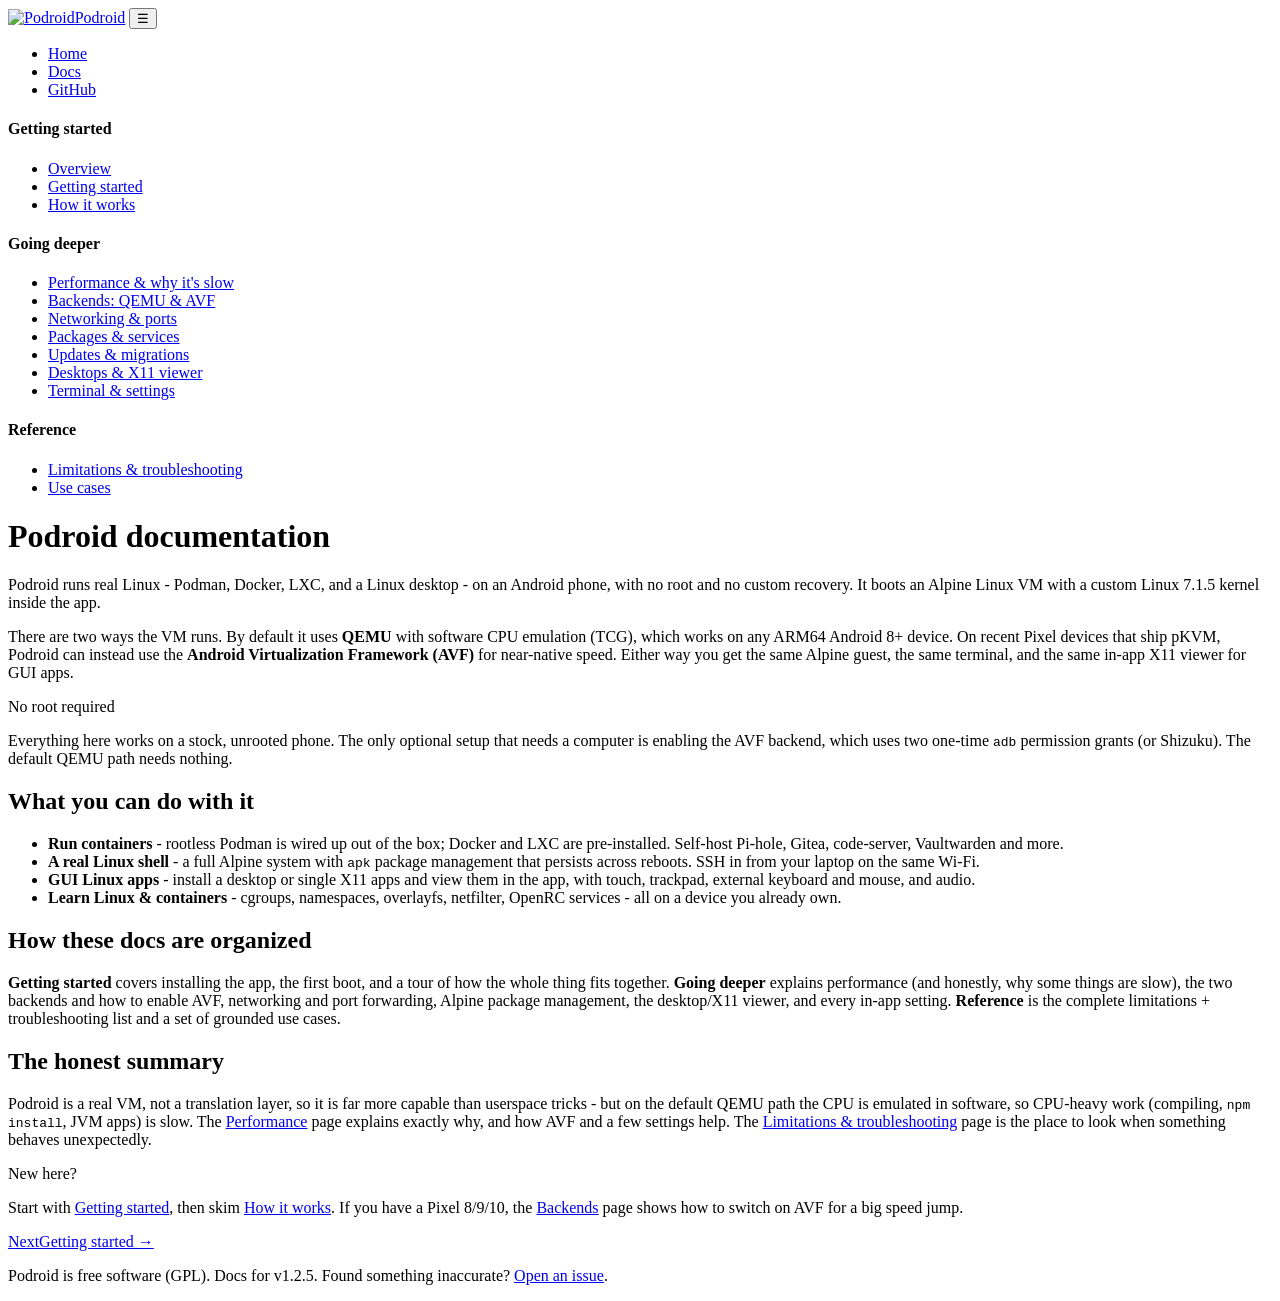
==== docs/guide/index.html @ c18912d8 "chore(build): move to Linux 7.1.5 and Alpine 3.24.1 Both pins had fallen well behind upstream. The k" ====
<!DOCTYPE html>
<html lang="en">
<head>
  <meta charset="UTF-8" />
  <meta name="viewport" content="width=device-width, initial-scale=1.0" />
  <title>Overview · Podroid docs</title>
  <meta name="description" content="Podroid documentation: run Linux containers and a Linux desktop on Android with no root, via a real Alpine VM on QEMU or AVF/pKVM." />
  <link rel="icon" type="image/png" href="../logo.png" />
  <link rel="preconnect" href="https://fonts.googleapis.com" />
  <link rel="preconnect" href="https://fonts.gstatic.com" crossorigin />
  <link href="https://fonts.googleapis.com/css2?family=DM+Sans:ital,opsz,wght@0,9..40,300;0,9..40,400;0,9..40,500;0,9..40,600;1,9..40,400&family=DM+Mono:wght@400;500&display=swap" rel="stylesheet" />
  <link rel="stylesheet" href="style.css" />
</head>
<body>
  <nav>
    <a class="nav-logo" href="../index.html"><img src="../logo.png" alt="Podroid" />Podroid</a>
    <button class="menu-toggle" aria-label="Toggle menu">☰</button>
    <ul class="nav-links">
      <li><a href="../index.html">Home</a></li>
      <li><a href="index.html" class="cta">Docs</a></li>
      <li><a href="https://github.com/ExTV/Podroid">GitHub</a></li>
    </ul>
  </nav>

  <div class="layout">
    <aside class="sidebar">
      <h4>Getting started</h4>
      <ul>
        <li><a href="index.html" class="active">Overview</a></li>
        <li><a href="getting-started.html">Getting started</a></li>
        <li><a href="how-it-works.html">How it works</a></li>
      </ul>
      <h4>Going deeper</h4>
      <ul>
        <li><a href="performance.html">Performance &amp; why it's slow</a></li>
        <li><a href="backends.html">Backends: QEMU &amp; AVF</a></li>
        <li><a href="networking.html">Networking &amp; ports</a></li>
        <li><a href="packages.html">Packages &amp; services</a></li>
        <li><a href="migrations.html">Updates &amp; migrations</a></li>
        <li><a href="desktop.html">Desktops &amp; X11 viewer</a></li>
        <li><a href="settings.html">Terminal &amp; settings</a></li>
      </ul>
      <h4>Reference</h4>
      <ul>
        <li><a href="limitations.html">Limitations &amp; troubleshooting</a></li>
        <li><a href="use-cases.html">Use cases</a></li>
      </ul>
    </aside>

    <main class="content">
      <h1>Podroid documentation</h1>
      <p class="lead">Podroid runs real Linux - Podman, Docker, LXC, and a Linux desktop - on an Android phone, with no root and no custom recovery. It boots an Alpine Linux VM with a custom Linux 7.1.5 kernel inside the app.</p>

      <p>There are two ways the VM runs. By default it uses <strong>QEMU</strong> with software CPU emulation (TCG), which works on any ARM64 Android 8+ device. On recent Pixel devices that ship pKVM, Podroid can instead use the <strong>Android Virtualization Framework (AVF)</strong> for near-native speed. Either way you get the same Alpine guest, the same terminal, and the same in-app X11 viewer for GUI apps.</p>

      <div class="callout note">
        <span class="label">No root required</span>
        <p>Everything here works on a stock, unrooted phone. The only optional setup that needs a computer is enabling the AVF backend, which uses two one-time <code>adb</code> permission grants (or Shizuku). The default QEMU path needs nothing.</p>
      </div>

      <h2>What you can do with it</h2>
      <ul>
        <li><strong>Run containers</strong> - rootless Podman is wired up out of the box; Docker and LXC are pre-installed. Self-host Pi-hole, Gitea, code-server, Vaultwarden and more.</li>
        <li><strong>A real Linux shell</strong> - a full Alpine system with <code>apk</code> package management that persists across reboots. SSH in from your laptop on the same Wi-Fi.</li>
        <li><strong>GUI Linux apps</strong> - install a desktop or single X11 apps and view them in the app, with touch, trackpad, external keyboard and mouse, and audio.</li>
        <li><strong>Learn Linux &amp; containers</strong> - cgroups, namespaces, overlayfs, netfilter, OpenRC services - all on a device you already own.</li>
      </ul>

      <h2>How these docs are organized</h2>
      <p><strong>Getting started</strong> covers installing the app, the first boot, and a tour of how the whole thing fits together. <strong>Going deeper</strong> explains performance (and honestly, why some things are slow), the two backends and how to enable AVF, networking and port forwarding, Alpine package management, the desktop/X11 viewer, and every in-app setting. <strong>Reference</strong> is the complete limitations + troubleshooting list and a set of grounded use cases.</p>

      <h2>The honest summary</h2>
      <p>Podroid is a real VM, not a translation layer, so it is far more capable than userspace tricks - but on the default QEMU path the CPU is emulated in software, so CPU-heavy work (compiling, <code>npm install</code>, JVM apps) is slow. The <a href="performance.html">Performance</a> page explains exactly why, and how AVF and a few settings help. The <a href="limitations.html">Limitations &amp; troubleshooting</a> page is the place to look when something behaves unexpectedly.</p>

      <div class="callout tip">
        <span class="label">New here?</span>
        <p>Start with <a href="getting-started.html">Getting started</a>, then skim <a href="how-it-works.html">How it works</a>. If you have a Pixel 8/9/10, the <a href="backends.html">Backends</a> page shows how to switch on AVF for a big speed jump.</p>
      </div>

      <div class="pagenav">
        <span></span>
        <a class="next" href="getting-started.html"><span class="dir">Next</span>Getting started →</a>
      </div>
      <p class="docfoot">Podroid is free software (GPL). Docs for v1.2.5. Found something inaccurate? <a href="https://github.com/ExTV/Podroid/issues">Open an issue</a>.</p>
    </main>
  </div>

  <script>
    document.querySelector('.menu-toggle').addEventListener('click', function () {
      document.querySelector('.sidebar').classList.toggle('open');
    });
  </script>
</body>
</html>
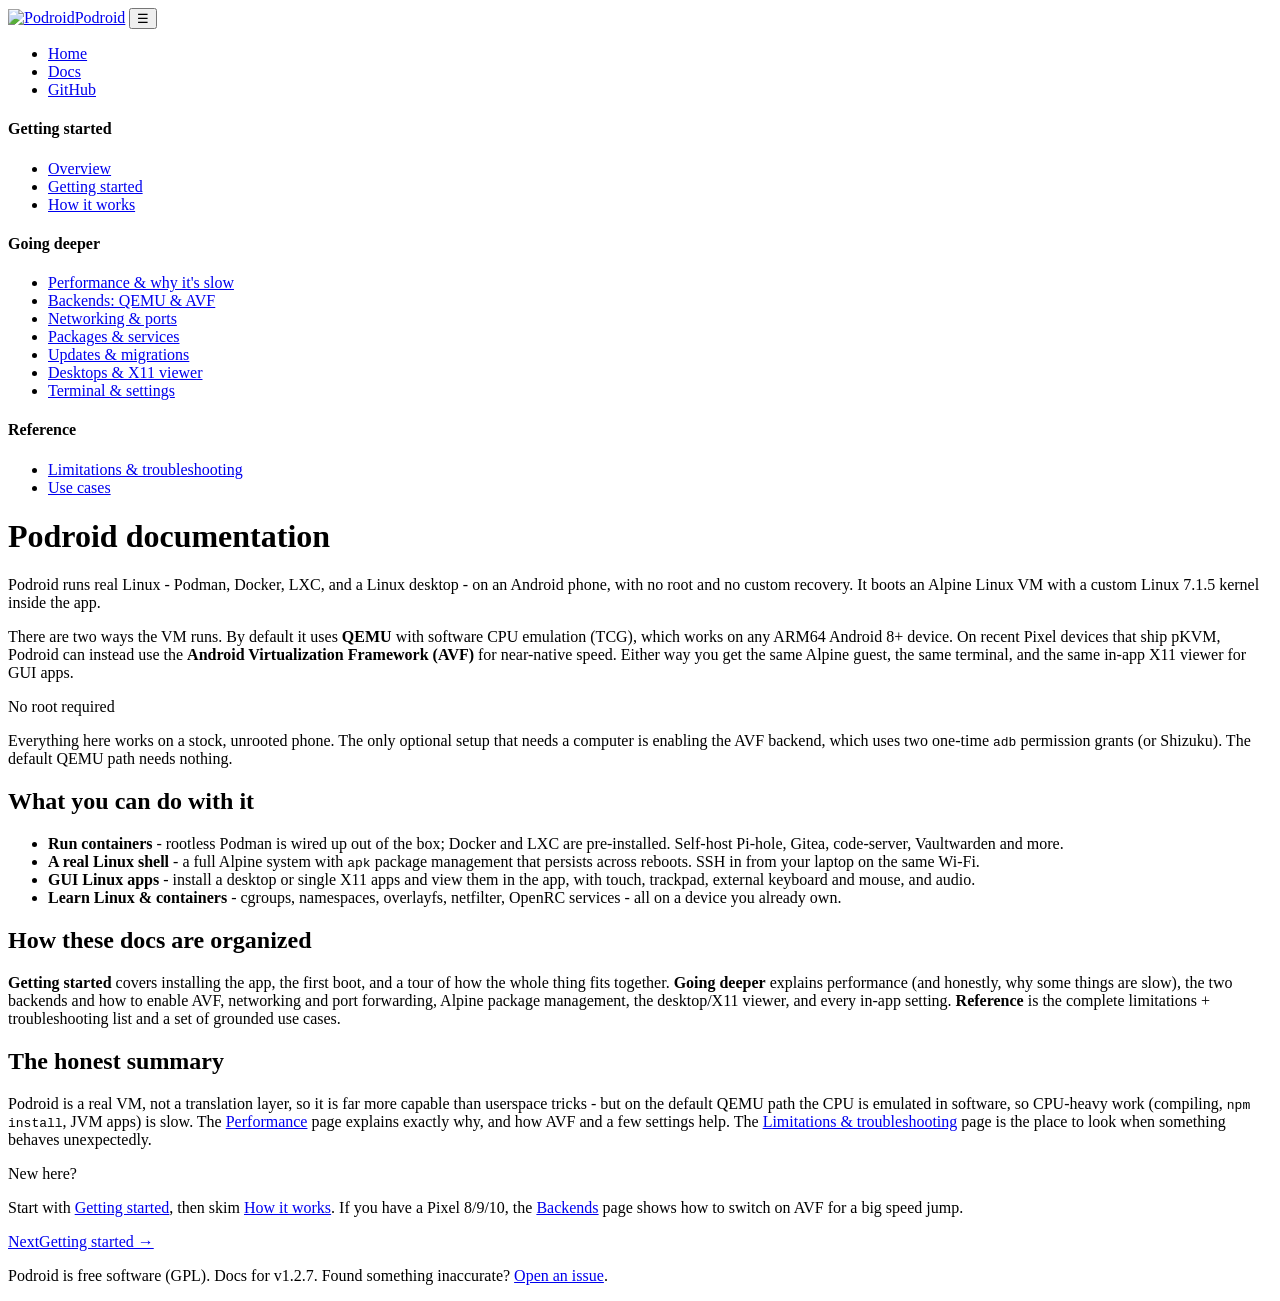
==== commit a3e079d9: "docs(site): bring the guide up to date with v1.2.7 The footer on every guide page still announced v1" ====
--- a/docs/guide/index.html
+++ b/docs/guide/index.html
@@ -81,7 +81,7 @@
         <span></span>
         <a class="next" href="getting-started.html"><span class="dir">Next</span>Getting started →</a>
       </div>
-      <p class="docfoot">Podroid is free software (GPL). Docs for v1.2.5. Found something inaccurate? <a href="https://github.com/ExTV/Podroid/issues">Open an issue</a>.</p>
+      <p class="docfoot">Podroid is free software (GPL). Docs for v1.2.7. Found something inaccurate? <a href="https://github.com/ExTV/Podroid/issues">Open an issue</a>.</p>
     </main>
   </div>
 
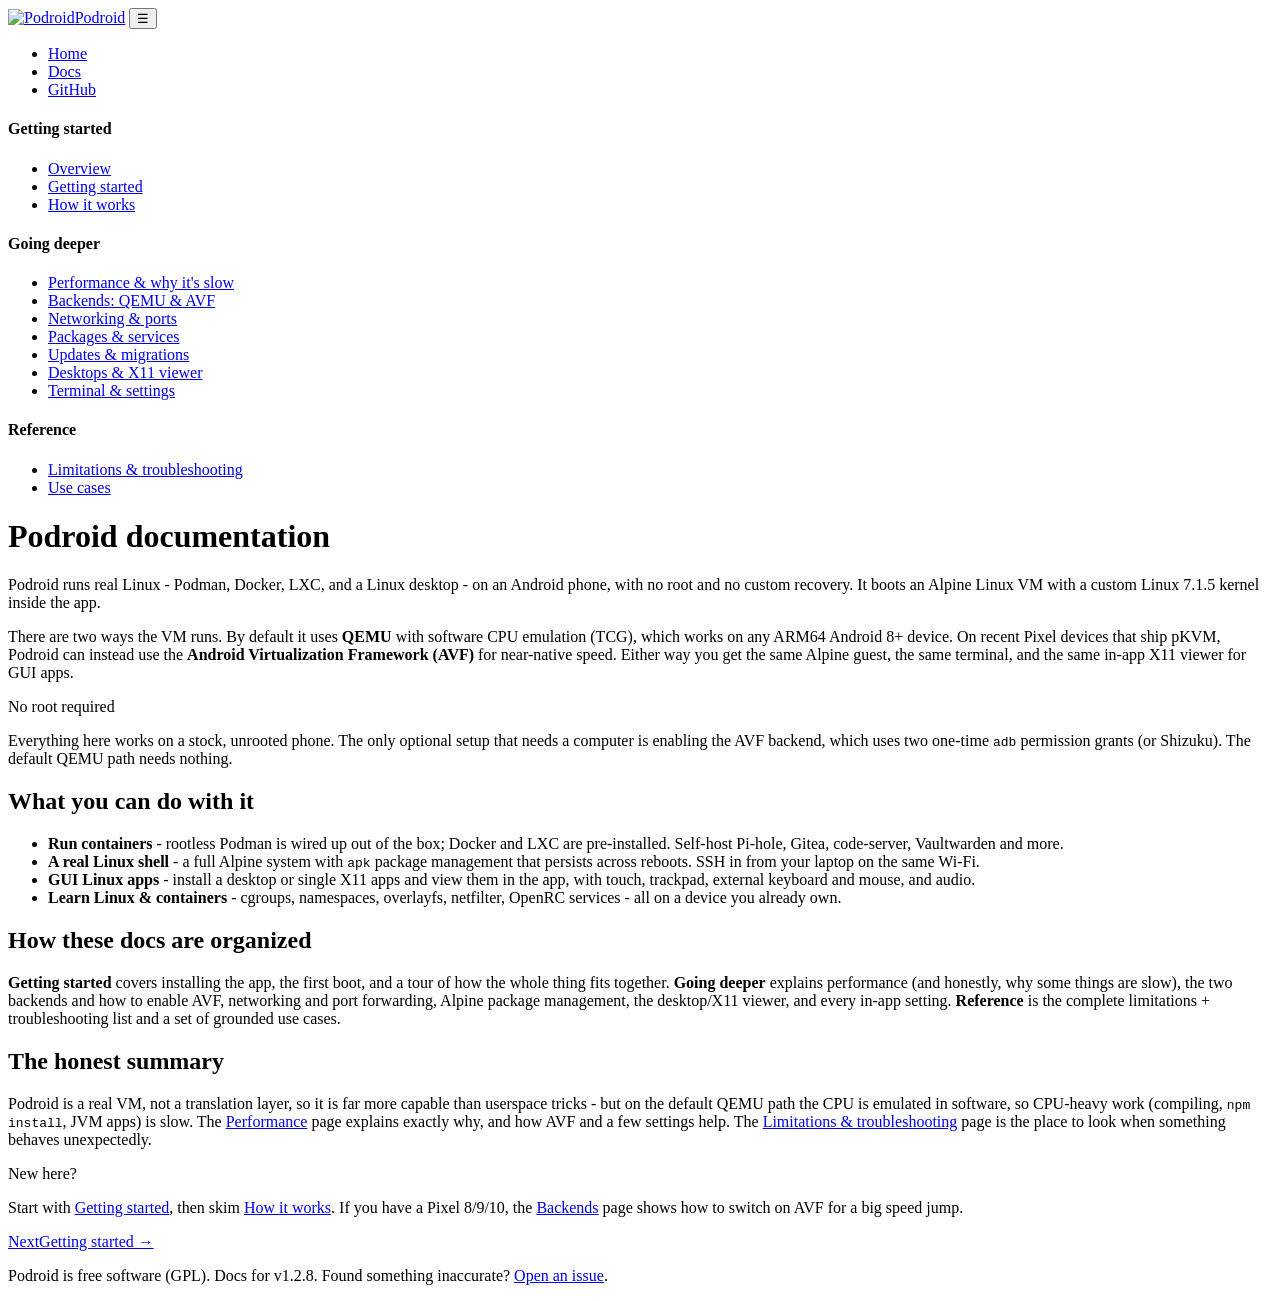
==== commit e3bd0853: "docs(guide): describe storage growth and bump the footer to v1.2.8 Three passages still said the sto" ====
--- a/docs/guide/index.html
+++ b/docs/guide/index.html
@@ -81,7 +81,7 @@
         <span></span>
         <a class="next" href="getting-started.html"><span class="dir">Next</span>Getting started →</a>
       </div>
-      <p class="docfoot">Podroid is free software (GPL). Docs for v1.2.7. Found something inaccurate? <a href="https://github.com/ExTV/Podroid/issues">Open an issue</a>.</p>
+      <p class="docfoot">Podroid is free software (GPL). Docs for v1.2.8. Found something inaccurate? <a href="https://github.com/ExTV/Podroid/issues">Open an issue</a>.</p>
     </main>
   </div>
 
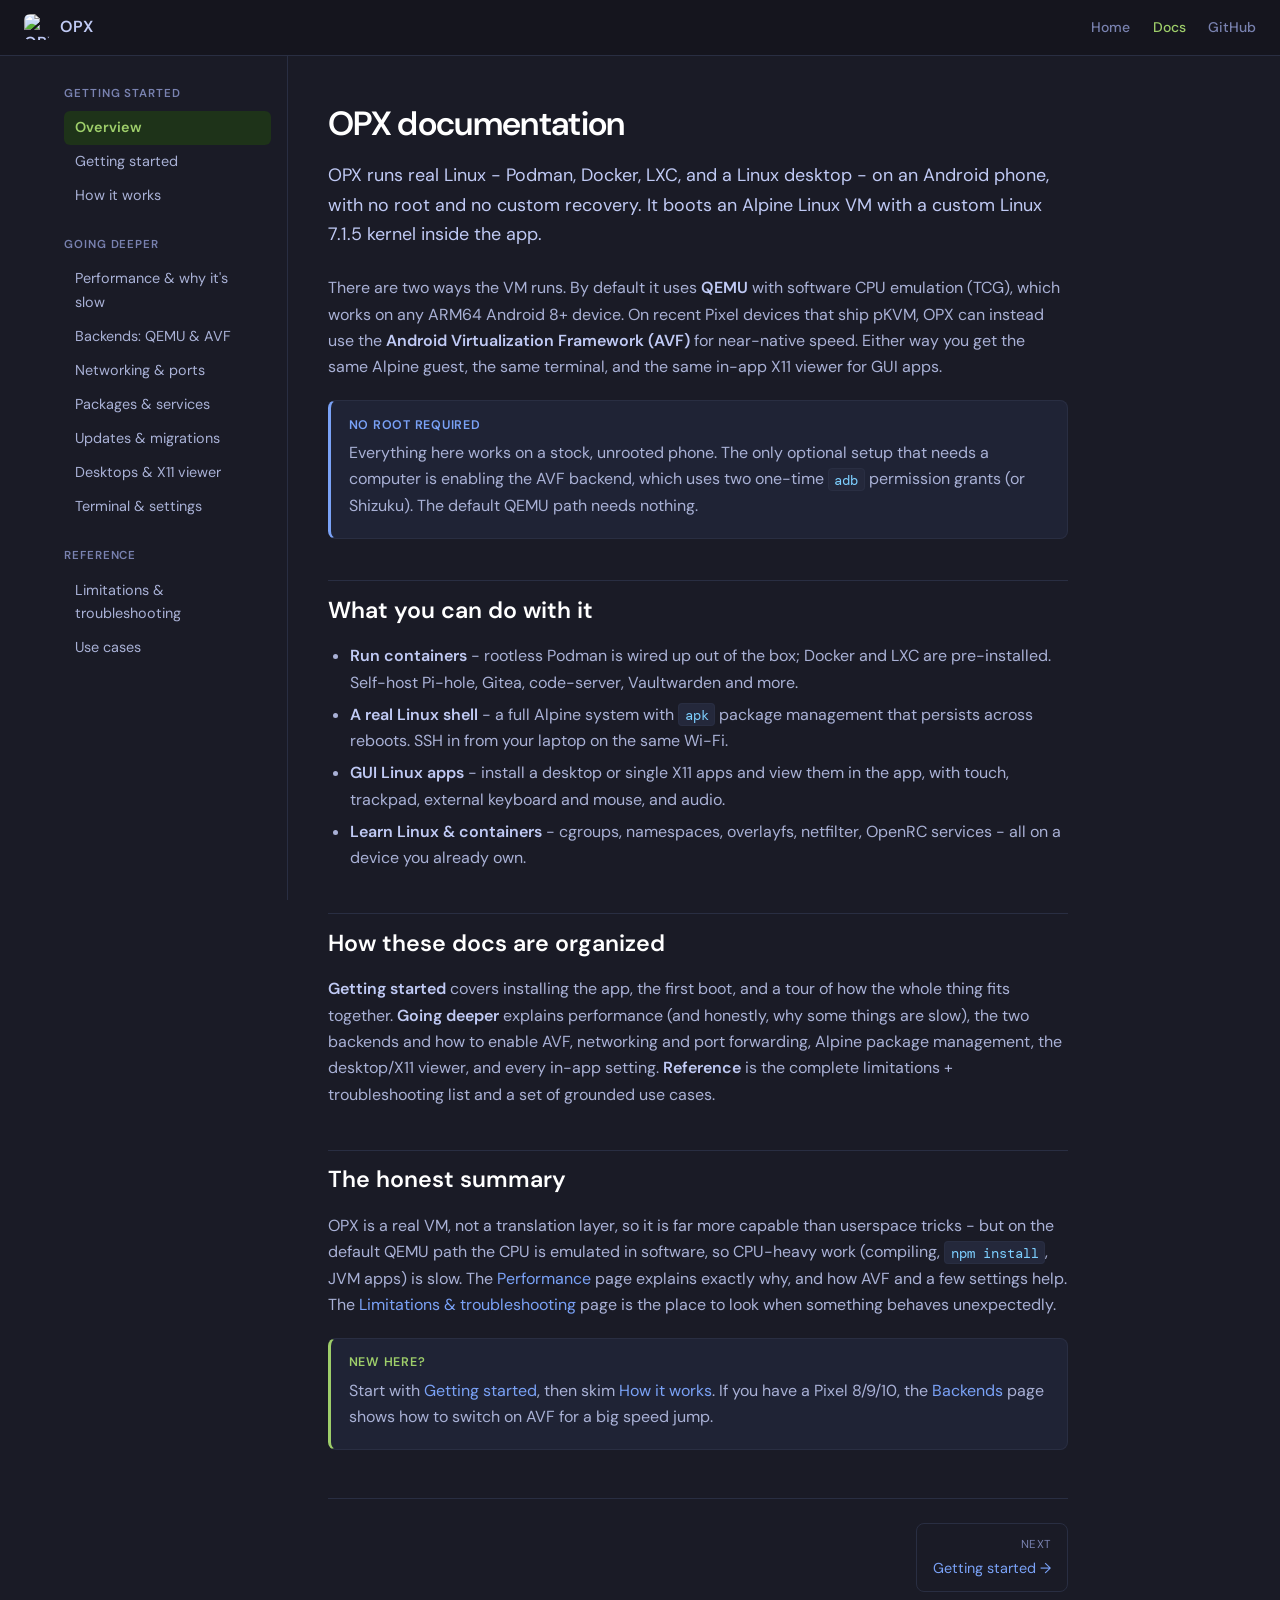
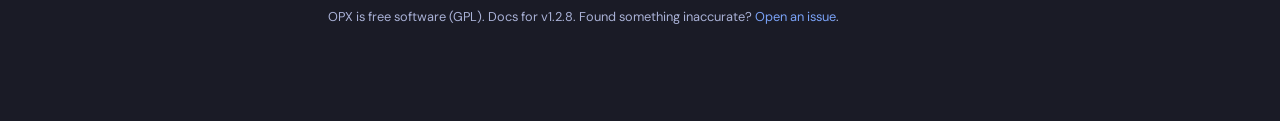
==== commit f2132358: "refactor: complete podroid → OPX rebrand across entire codebase - Rename all guest scripts: podroid-" ====
--- a/docs/guide/index.html
+++ b/docs/guide/index.html
@@ -3,8 +3,8 @@
 <head>
   <meta charset="UTF-8" />
   <meta name="viewport" content="width=device-width, initial-scale=1.0" />
-  <title>Overview · Podroid docs</title>
-  <meta name="description" content="Podroid documentation: run Linux containers and a Linux desktop on Android with no root, via a real Alpine VM on QEMU or AVF/pKVM." />
+  <title>Overview · OPX docs</title>
+  <meta name="description" content="OPX documentation: run Linux containers and a Linux desktop on Android with no root, via a real Alpine VM on QEMU or AVF/pKVM." />
   <link rel="icon" type="image/png" href="../logo.png" />
   <link rel="preconnect" href="https://fonts.googleapis.com" />
   <link rel="preconnect" href="https://fonts.gstatic.com" crossorigin />
@@ -13,12 +13,12 @@
 </head>
 <body>
   <nav>
-    <a class="nav-logo" href="../index.html"><img src="../logo.png" alt="Podroid" />Podroid</a>
+    <a class="nav-logo" href="../index.html"><img src="../logo.png" alt="OPX" />OPX</a>
     <button class="menu-toggle" aria-label="Toggle menu">☰</button>
     <ul class="nav-links">
       <li><a href="../index.html">Home</a></li>
       <li><a href="index.html" class="cta">Docs</a></li>
-      <li><a href="https://github.com/ExTV/Podroid">GitHub</a></li>
+      <li><a href="https://github.com/ExTV/OPX">GitHub</a></li>
     </ul>
   </nav>
 
@@ -48,10 +48,10 @@
     </aside>
 
     <main class="content">
-      <h1>Podroid documentation</h1>
-      <p class="lead">Podroid runs real Linux - Podman, Docker, LXC, and a Linux desktop - on an Android phone, with no root and no custom recovery. It boots an Alpine Linux VM with a custom Linux 7.1.5 kernel inside the app.</p>
+      <h1>OPX documentation</h1>
+      <p class="lead">OPX runs real Linux - Podman, Docker, LXC, and a Linux desktop - on an Android phone, with no root and no custom recovery. It boots an Alpine Linux VM with a custom Linux 7.1.5 kernel inside the app.</p>
 
-      <p>There are two ways the VM runs. By default it uses <strong>QEMU</strong> with software CPU emulation (TCG), which works on any ARM64 Android 8+ device. On recent Pixel devices that ship pKVM, Podroid can instead use the <strong>Android Virtualization Framework (AVF)</strong> for near-native speed. Either way you get the same Alpine guest, the same terminal, and the same in-app X11 viewer for GUI apps.</p>
+      <p>There are two ways the VM runs. By default it uses <strong>QEMU</strong> with software CPU emulation (TCG), which works on any ARM64 Android 8+ device. On recent Pixel devices that ship pKVM, OPX can instead use the <strong>Android Virtualization Framework (AVF)</strong> for near-native speed. Either way you get the same Alpine guest, the same terminal, and the same in-app X11 viewer for GUI apps.</p>
 
       <div class="callout note">
         <span class="label">No root required</span>
@@ -70,7 +70,7 @@
       <p><strong>Getting started</strong> covers installing the app, the first boot, and a tour of how the whole thing fits together. <strong>Going deeper</strong> explains performance (and honestly, why some things are slow), the two backends and how to enable AVF, networking and port forwarding, Alpine package management, the desktop/X11 viewer, and every in-app setting. <strong>Reference</strong> is the complete limitations + troubleshooting list and a set of grounded use cases.</p>
 
       <h2>The honest summary</h2>
-      <p>Podroid is a real VM, not a translation layer, so it is far more capable than userspace tricks - but on the default QEMU path the CPU is emulated in software, so CPU-heavy work (compiling, <code>npm install</code>, JVM apps) is slow. The <a href="performance.html">Performance</a> page explains exactly why, and how AVF and a few settings help. The <a href="limitations.html">Limitations &amp; troubleshooting</a> page is the place to look when something behaves unexpectedly.</p>
+      <p>OPX is a real VM, not a translation layer, so it is far more capable than userspace tricks - but on the default QEMU path the CPU is emulated in software, so CPU-heavy work (compiling, <code>npm install</code>, JVM apps) is slow. The <a href="performance.html">Performance</a> page explains exactly why, and how AVF and a few settings help. The <a href="limitations.html">Limitations &amp; troubleshooting</a> page is the place to look when something behaves unexpectedly.</p>
 
       <div class="callout tip">
         <span class="label">New here?</span>
@@ -81,7 +81,7 @@
         <span></span>
         <a class="next" href="getting-started.html"><span class="dir">Next</span>Getting started →</a>
       </div>
-      <p class="docfoot">Podroid is free software (GPL). Docs for v1.2.8. Found something inaccurate? <a href="https://github.com/ExTV/Podroid/issues">Open an issue</a>.</p>
+      <p class="docfoot">OPX is free software (GPL). Docs for v1.2.8. Found something inaccurate? <a href="https://github.com/ExTV/OPX/issues">Open an issue</a>.</p>
     </main>
   </div>
 
--- a/docs/guide/style.css
+++ b/docs/guide/style.css
@@ -0,0 +1,148 @@
+/* OPX documentation - shared styles. Matches the landing page (../index.html):
+   Tokyo Night palette, DM Sans + DM Mono. */
+
+*, *::before, *::after { box-sizing: border-box; margin: 0; padding: 0; }
+
+:root {
+  --bg:        #1a1b26;
+  --bg-dark:   #16161e;
+  --bg-card:   #1f2335;
+  --bg-card2:  #24283b;
+  --border:    #292e42;
+  --text:      #c0caf5;
+  --text-dim:  #a9b1d6;
+  --muted:     #7982b0;
+  --green:     #9ece6a;
+  --green-dim: #1e3319;
+  --blue:      #7aa2f7;
+  --cyan:      #7dcfff;
+  --yellow:    #e0af68;
+  --red:       #f7768e;
+  --purple:    #bb9af7;
+}
+
+html { scroll-behavior: smooth; }
+
+body {
+  font-family: 'DM Sans', sans-serif;
+  background: var(--bg);
+  color: var(--text);
+  line-height: 1.65;
+  -webkit-font-smoothing: antialiased;
+}
+
+a { color: var(--blue); text-decoration: none; }
+a:hover { color: var(--cyan); text-decoration: underline; }
+
+code, pre, .mono { font-family: 'DM Mono', monospace; }
+
+/* ── top nav (matches landing) ─────────────────────────── */
+nav {
+  position: sticky; top: 0; z-index: 100;
+  display: flex; align-items: center; justify-content: space-between;
+  padding: 0 1.5rem; height: 56px;
+  background: rgb(22 22 30 / 0.9);
+  backdrop-filter: blur(14px);
+  border-bottom: 1px solid var(--border);
+}
+.nav-logo { display: flex; align-items: center; gap: 0.6rem; font-weight: 600; font-size: 1rem; color: var(--text); text-decoration: none !important; }
+.nav-logo img { width: 26px; height: 26px; border-radius: 6px; }
+.nav-links { display: flex; align-items: center; gap: 1.4rem; list-style: none; }
+.nav-links a { color: var(--muted); font-size: 0.875rem; font-weight: 500; white-space: nowrap; transition: color 0.15s; }
+.nav-links a:hover { color: var(--text-dim); text-decoration: none; }
+.nav-links a.cta { color: var(--green); }
+.menu-toggle { display: none; background: none; border: 1px solid var(--border); color: var(--text-dim); border-radius: 6px; padding: 0.35rem 0.6rem; font-size: 1rem; cursor: pointer; }
+
+/* ── docs layout ───────────────────────────────────────── */
+.layout { display: flex; max-width: 1200px; margin: 0 auto; align-items: flex-start; }
+
+.sidebar {
+  position: sticky; top: 56px;
+  width: 248px; flex: none;
+  height: calc(100vh - 56px);
+  overflow-y: auto;
+  padding: 1.75rem 1rem 3rem 1.5rem;
+  border-right: 1px solid var(--border);
+}
+.sidebar h4 {
+  font-size: 0.72rem; text-transform: uppercase; letter-spacing: 0.08em;
+  color: var(--muted); margin: 1.4rem 0 0.5rem; font-weight: 600;
+}
+.sidebar h4:first-child { margin-top: 0; }
+.sidebar ul { list-style: none; }
+.sidebar li a {
+  display: block; padding: 0.32rem 0.7rem; border-radius: 6px;
+  color: var(--text-dim); font-size: 0.9rem; transition: background 0.12s, color 0.12s;
+}
+.sidebar li a:hover { background: var(--bg-card); color: var(--text); text-decoration: none; }
+.sidebar li a.active { background: var(--green-dim); color: var(--green); font-weight: 600; }
+
+.content { flex: 1; min-width: 0; padding: 2.5rem 2.5rem 5rem; max-width: 820px; }
+
+/* ── prose ─────────────────────────────────────────────── */
+.content h1 { font-size: 2.1rem; font-weight: 600; letter-spacing: -0.02em; margin-bottom: 0.4rem; color: #fff; }
+.content h2 { font-size: 1.45rem; font-weight: 600; margin: 2.6rem 0 0.9rem; padding-top: 0.6rem; color: #fff; border-top: 1px solid var(--border); }
+.content h3 { font-size: 1.12rem; font-weight: 600; margin: 1.8rem 0 0.6rem; color: var(--text); }
+.content p { margin: 0.85rem 0; color: var(--text-dim); }
+.content .lead { font-size: 1.12rem; color: var(--text); margin: 0.6rem 0 1.6rem; }
+.content ul, .content ol { margin: 0.85rem 0 0.85rem 1.4rem; color: var(--text-dim); }
+.content li { margin: 0.35rem 0; }
+.content strong { color: var(--text); font-weight: 600; }
+.content hr { border: none; border-top: 1px solid var(--border); margin: 2rem 0; }
+
+/* inline + block code */
+.content :not(pre) > code {
+  background: var(--bg-card2); color: var(--cyan);
+  padding: 0.12em 0.4em; border-radius: 4px; font-size: 0.86em;
+  border: 1px solid var(--border);
+}
+.content pre {
+  background: var(--bg-dark); border: 1px solid var(--border); border-radius: 8px;
+  padding: 1rem 1.1rem; overflow-x: auto; margin: 1rem 0; font-size: 0.85rem; line-height: 1.55;
+}
+.content pre code { color: var(--text); background: none; border: none; padding: 0; }
+.content pre .c { color: var(--muted); }      /* comment */
+.content pre .p { color: var(--green); }       /* prompt / key */
+
+/* tables */
+.content table { width: 100%; border-collapse: collapse; margin: 1.2rem 0; font-size: 0.88rem; }
+.content th, .content td { text-align: left; padding: 0.6rem 0.8rem; border: 1px solid var(--border); vertical-align: top; }
+.content th { background: var(--bg-card2); color: var(--text); font-weight: 600; }
+.content td { color: var(--text-dim); }
+.content tr:nth-child(even) td { background: var(--bg-card); }
+
+/* callouts */
+.callout { border-radius: 8px; padding: 0.85rem 1.1rem; margin: 1.2rem 0; border: 1px solid var(--border); border-left-width: 3px; background: var(--bg-card); }
+.callout p { margin: 0.3rem 0; color: var(--text-dim); }
+.callout strong { color: var(--text); }
+.callout.note { border-left-color: var(--blue); }
+.callout.tip  { border-left-color: var(--green); }
+.callout.warn { border-left-color: var(--yellow); }
+.callout.danger { border-left-color: var(--red); }
+.callout .label { font-weight: 600; font-size: 0.78rem; text-transform: uppercase; letter-spacing: 0.06em; display: block; margin-bottom: 0.2rem; }
+.callout.note .label { color: var(--blue); }
+.callout.tip .label { color: var(--green); }
+.callout.warn .label { color: var(--yellow); }
+.callout.danger .label { color: var(--red); }
+
+/* page footer nav (prev/next) */
+.pagenav { display: flex; justify-content: space-between; gap: 1rem; margin-top: 3rem; padding-top: 1.5rem; border-top: 1px solid var(--border); }
+.pagenav a { display: inline-flex; flex-direction: column; gap: 0.15rem; padding: 0.7rem 1rem; border: 1px solid var(--border); border-radius: 8px; font-size: 0.9rem; max-width: 48%; }
+.pagenav a:hover { border-color: var(--muted); text-decoration: none; background: var(--bg-card); }
+.pagenav .dir { font-size: 0.72rem; color: var(--muted); text-transform: uppercase; letter-spacing: 0.05em; }
+.pagenav .next { text-align: right; margin-left: auto; }
+
+.docfoot { color: var(--muted); font-size: 0.8rem; margin-top: 2.5rem; }
+
+/* ── responsive ────────────────────────────────────────── */
+@media (max-width: 860px) {
+  .menu-toggle { display: inline-block; }
+  .layout { display: block; }
+  .sidebar {
+    position: static; width: auto; height: auto; border-right: none;
+    border-bottom: 1px solid var(--border); display: none; padding: 1rem 1.5rem;
+  }
+  .sidebar.open { display: block; }
+  .content { padding: 1.75rem 1.5rem 4rem; max-width: none; }
+  .content h1 { font-size: 1.7rem; }
+}
